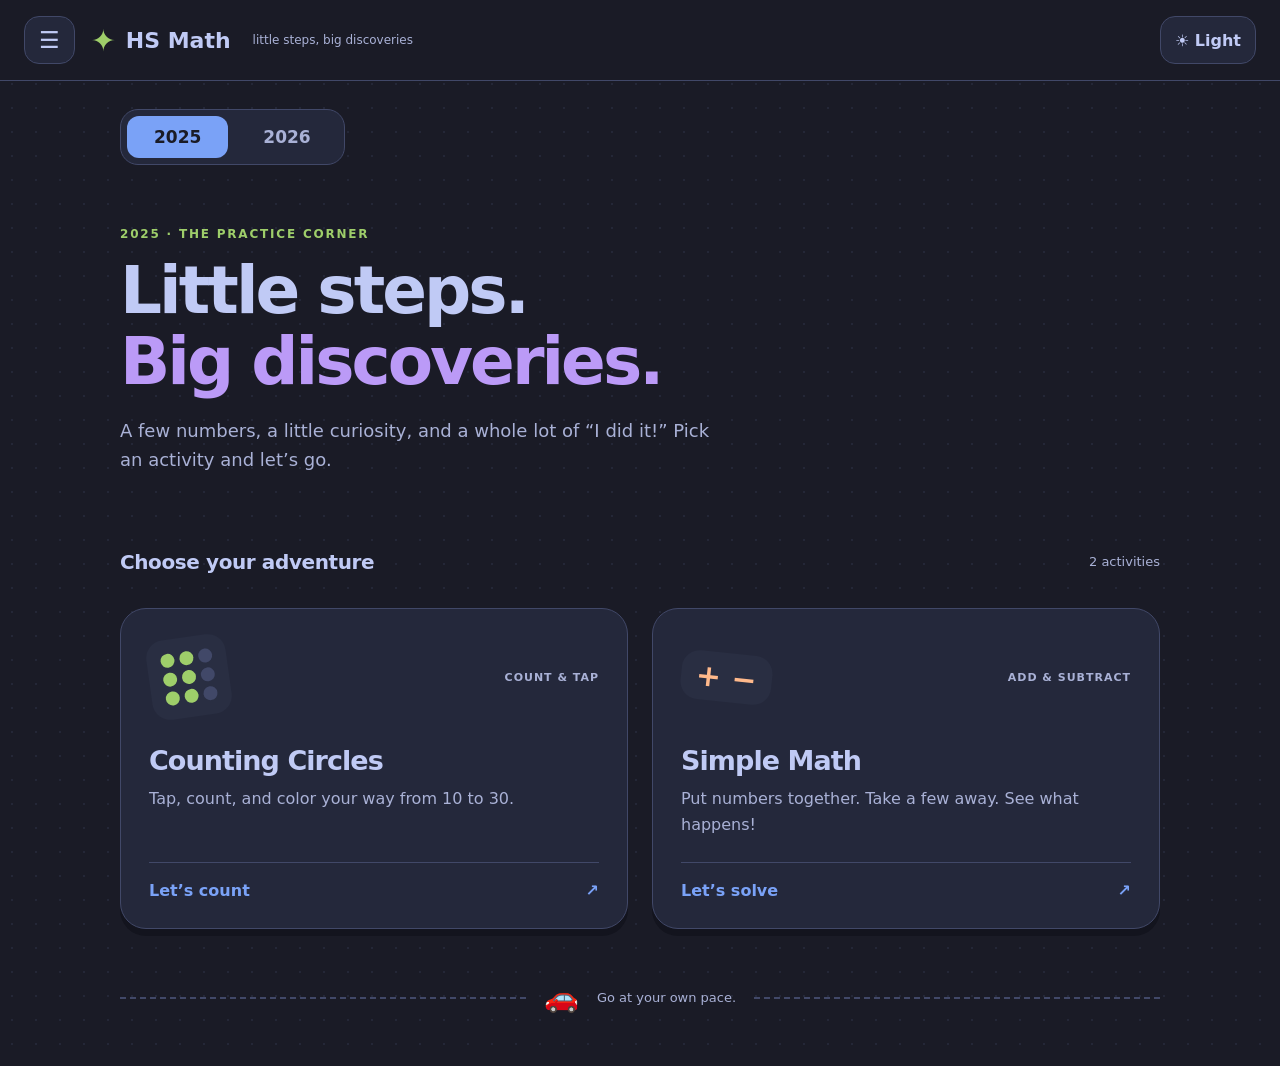
==== index.html @ 2a889485 "Add themed navigation and reusable kindergarten lessons" ====
<!DOCTYPE html>
<html lang="en">
<head>
<meta charset="UTF-8">
<meta name="viewport" content="width=device-width, initial-scale=1.0">
<meta name="apple-mobile-web-app-capable" content="yes">
<meta name="apple-mobile-web-app-status-bar-style" content="black-translucent">
<link rel="manifest" href="manifest.json">
<title>HS Math</title>
<script src="theme.js"></script>
<link rel="stylesheet" href="site.css">
<script src="lessons.js" defer></script>
<script src="site.js" defer></script>
</head>
<body data-page="home">
<main class="home-main">
  <nav class="year-tabs" aria-label="School year">
    <a href="#2025" data-year="2025" aria-current="page">2025</a>
    <a href="#2026" data-year="2026">2026</a>
  </nav>
  <section data-year-panel="2025" aria-labelledby="title-2025">
    <div class="hero">
      <p class="eyebrow">2025 · THE PRACTICE CORNER</p>
      <h1 id="title-2025">Little steps.<br><span>Big discoveries.</span></h1>
      <p class="hero-copy">A few numbers, a little curiosity, and a whole lot of “I did it!” Pick an activity and let’s go.</p>
    </div>
    <div class="section-heading"><h2>Choose your adventure</h2><span>2 activities</span></div>
    <div class="card-grid">
      <a class="lesson-card" href="counting-circles.html">
        <div class="card-top"><span class="card-art" aria-hidden="true"><i></i><i></i><i></i><i></i><i></i><i></i><i></i><i></i><i></i></span><span class="card-tag">COUNT & TAP</span></div>
        <h3>Counting Circles</h3>
        <p>Tap, count, and color your way from 10 to 30.</p>
        <span class="card-action">Let’s count <span aria-hidden="true">↗</span></span>
      </a>
      <a class="lesson-card" href="simple-math.html">
        <div class="card-top"><span class="math-art" aria-hidden="true">+ −</span><span class="card-tag">ADD & SUBTRACT</span></div>
        <h3>Simple Math</h3>
        <p>Put numbers together. Take a few away. See what happens!</p>
        <span class="card-action">Let’s solve <span aria-hidden="true">↗</span></span>
      </a>
    </div>
  </section>
  <section data-year-panel="2026" aria-labelledby="title-2026" hidden>
    <div class="hero">
      <p class="eyebrow">2026 · A NEW ADVENTURE</p>
      <h1 id="title-2026">So much more<br><span>to explore.</span></h1>
      <p class="hero-copy">A new year of little discoveries, one lesson at a time.</p>
    </div>
    <div class="section-heading"><h2>Your lessons</h2><span id="lesson-count"></span></div>
    <div class="card-grid" id="lesson-cards"></div>
  </section>
  <footer class="road-footer"><span aria-hidden="true">🚗</span> Go at your own pace.</footer>
</main>
</body>
</html>
---- site.css ----
:root {
  color-scheme: dark;
  --bg: #1a1b26; --surface: #24283b; --surface-alt: #292e42; --ink: #c0caf5;
  --muted: #a9b1d6; --line: #414868; --blue: #7aa2f7; --mint: #9ece6a;
  --peach: #ffb98b; --purple: #bb9af7; --danger: #ff899e; --on-accent: #1a1b26;
  --shadow: #13141e; --grid: #242737;
}
:root[data-theme="light"] {
  color-scheme: light;
  --bg: #f5f2eb; --surface: #fffdf8; --surface-alt: #eceaf4; --ink: #303957;
  --muted: #59647d; --line: #d5d6e2; --blue: #355fb5; --mint: #49752c;
  --peach: #ad5420; --purple: #7550ae; --danger: #b42f4e; --on-accent: #fff;
  --shadow: #dcdce6; --grid: #e9e5e0;
}
html { background: var(--bg); }
body {
  margin: 0; padding: 0 24px 28px; min-height: 100vh; color: var(--ink);
  font-family: ui-rounded, 'SF Pro Rounded', 'Avenir Next', system-ui, sans-serif;
  background-color: var(--bg);
  background-image: radial-gradient(var(--grid) 1.5px, transparent 1.5px);
  background-size: 24px 24px;
}
* { box-sizing: border-box; }
[hidden] { display: none !important; }
a, button, input { touch-action: manipulation; }
a { color: var(--blue); }
button { font-family: inherit; }
:focus-visible { outline: 3px solid var(--peach); outline-offset: 5px; }
.site-header {
  width: calc(100% + 48px); display: flex; align-items: center; gap: 16px;
  padding: max(16px, env(safe-area-inset-top)) max(24px, env(safe-area-inset-right)) 16px max(24px, env(safe-area-inset-left));
  margin: 0 -24px 28px; border-bottom: 1px solid var(--line); background: var(--bg);
}
.shell-button { display: inline-flex; align-items: center; justify-content: center; min-height: 48px; min-width: 48px; padding: 10px 14px; border: 1px solid var(--line); border-radius: 15px; background: var(--surface); color: var(--ink); font-size: 16px; font-weight: 700; cursor: pointer; box-shadow: none; }
.menu-button { font-size: 23px; }
.brand { display: flex; gap: 10px; align-items: center; text-decoration: none; font-weight: 850; font-size: 22px; color: var(--ink); }
.brand-mark { color: var(--mint); font-size: 30px; }
.brand-tag { font-size: 12px; font-weight: 500; color: var(--muted); margin-left: 12px; }
.theme-button { margin-left: auto; white-space: nowrap; }
.home-main { max-width: 1040px; margin: 0 auto; }
.year-tabs { display: flex; gap: 8px; padding: 6px; border: 1px solid var(--line); background: var(--surface); border-radius: 18px; width: fit-content; margin: 28px 0 38px; }
.year-tabs a { padding: 11px 27px; border-radius: 12px; font-size: 17px; text-decoration: none; color: var(--muted); font-weight: 800; }
.year-tabs a[aria-current] { background: var(--blue); color: var(--on-accent); }
.hero { position: relative; padding: 12px 0 40px; }
.eyebrow { color: var(--mint); font-weight: 800; letter-spacing: .15em; font-size: 12px; margin-bottom: 14px; }
.hero h1 { font-size: clamp(38px, 6vw, 66px); line-height: 1.08; letter-spacing: -.045em; margin: 0 0 18px; max-width: 760px; color: var(--ink); }
.hero h1 span { color: var(--purple); }
.hero-copy { font-size: 18px; line-height: 1.65; color: var(--muted); max-width: 600px; }
.section-heading { display: flex; align-items: center; justify-content: space-between; gap: 16px; margin-bottom: 18px; }
.section-heading h2 { font-size: 20px; letter-spacing: -.02em; }
.section-heading span { font-size: 13px; color: var(--muted); }
.card-grid { display: grid; grid-template-columns: repeat(2, minmax(0, 1fr)); gap: 24px; }
.lesson-card { display: flex; flex-direction: column; text-decoration: none; color: var(--ink); border: 1px solid var(--line); border-radius: 26px; padding: 28px; background: var(--surface); box-shadow: 0 7px 0 var(--shadow); transition: transform .15s; }
.lesson-card:hover { transform: translateY(-4px); border-color: var(--blue); }
.card-top { min-height: 80px; display: flex; justify-content: space-between; align-items: center; margin-bottom: 28px; }
.card-tag { font-size: 11px; font-weight: 800; letter-spacing: .09em; color: var(--muted); }
.card-art { display: grid; grid-template-columns: repeat(3, 14px); gap: 5px; transform: rotate(-8deg); padding: 14px; background: var(--surface-alt); border-radius: 18px; }
.card-art i { width: 14px; height: 14px; border-radius: 50%; background: var(--mint); }
.card-art i:nth-child(3n) { background: var(--line); }
.math-art { color: var(--peach); font-size: 30px; font-weight: 800; padding: 7px 15px; border-radius: 18px; background: var(--surface-alt); transform: rotate(6deg); }
.lesson-card h3 { font-size: 27px; margin: 0 0 10px; letter-spacing: -.035em; }
.lesson-card p { color: var(--muted); font-size: 16px; line-height: 1.6; margin: 0 0 25px; }
.card-action { margin-top: auto; display: flex; justify-content: space-between; border-top: 1px solid var(--line); padding-top: 18px; font-weight: 750; color: var(--blue); }
.road-footer { display: flex; align-items: center; gap: 18px; margin: 52px 0 24px; color: var(--muted); font-size: 13px; }
.road-footer::before, .road-footer::after { content: ''; flex: 1; border-top: 2px dashed var(--line); }
.road-footer span { font-size: 28px; }
.empty-lessons { padding: 34px; border: 2px dashed var(--line); border-radius: 26px; background: var(--surface); }
.empty-lessons h3 { font-size: 24px; margin: 0 0 12px; }
.empty-lessons p { color: var(--muted); line-height: 1.7; }
.site-menu { position: fixed; inset: 0 auto 0 0; margin: 0; width: min(350px, 88vw); height: 100%; max-height: 100%; border: 0; border-right: 1px solid var(--line); padding: max(24px, env(safe-area-inset-top)) 24px 24px; color: var(--ink); background: var(--bg); box-shadow: 16px 0 70px #0004; }
.site-menu::backdrop { background: #090c19a8; backdrop-filter: blur(4px); }
.menu-heading { display: flex; justify-content: space-between; align-items: center; gap: 10px; margin-bottom: 40px; }
.menu-heading h2 { font-size: 21px; }
.year-link { display: flex; flex-direction: column; gap: 5px; border: 1px solid transparent; border-radius: 15px; padding: 16px; margin: 8px 0; text-decoration: none; color: var(--ink); font-size: 23px; font-weight: 800; }
.year-link[aria-current] { background: var(--surface); border-color: var(--line); color: var(--blue); }
.nav-caption { color: var(--muted); font-weight: 500; font-size: 13px; }
.lesson-nav { border-left: 2px solid var(--line); padding: 12px 16px; margin-left: 16px; font-size: 14px; color: var(--muted); }
.menu-note { display: flex; gap: 15px; align-items: center; margin-top: 60px; padding-top: 20px; border-top: 1px dashed var(--line); font-size: 14px; color: var(--muted); line-height: 1.6; }
.menu-note > span { font-size: 30px; }
body.menu-open { overflow: hidden; }
/* The exercise layouts and behavior stay local; the palette is shared. */
body[data-page="exercise"] h1 { color: var(--ink); }
.exercise-back { align-self: flex-start; margin-bottom: 18px; font-size: 15px; font-weight: 700; text-decoration: none; }
.settings label, .score { color: var(--muted); }
.settings input[type="checkbox"] { accent-color: var(--mint); }
.exercise, .problem-card { background: var(--surface); border: 1px solid var(--line); border-radius: 24px; box-shadow: 0 6px 0 var(--shadow); }
.number-box, .btn-check, .mode-btn.active { background: var(--mint); color: var(--on-accent); }
.btn-check, .btn-check:active { box-shadow: 0 4px 0 var(--shadow); }
.circle { background: var(--bg); border-color: var(--muted); }
.circle.filled { background: var(--mint); border-color: var(--mint); }
.circle.filled::after { background: var(--on-accent); }
.group-divider { background: var(--muted); }
.problem-num { color: var(--ink); }
.problem-op, .feedback.correct { color: var(--mint); }
.feedback.wrong { color: var(--danger); }
.answer-box { color: var(--blue); border-color: var(--muted); }
.answer-box.has-value { border-color: var(--blue); background: var(--surface-alt); }
.mode-btn, .numpad button { background: var(--surface); color: var(--ink); }
.numpad button, .numpad button:active, .numpad button.backspace, .btn-reset { box-shadow: 0 3px 0 var(--shadow); }
.numpad button.backspace, .btn-reset { background: var(--surface-alt); color: var(--ink); }
@media (max-width: 650px) {
  .brand-tag { display: none; }
  .card-grid { grid-template-columns: 1fr; }
  .year-tabs { margin-top: 12px; margin-bottom: 24px; }
  .hero { padding-bottom: 28px; }
  .lesson-card { padding: 24px; }
  .site-header { gap: 10px; }
}
@media (max-width: 380px) { .brand { font-size: 18px; gap: 5px; } .brand-mark { display: none; } }
@media (prefers-reduced-motion: reduce) { *, *::before, *::after { transition: none !important; animation: none !important; } }

.lesson-nav a { display: block; min-height: 48px; padding: 14px 0; font-weight: 750; text-decoration: none; }
#lesson-cards .card-tag { margin-bottom: 24px; }
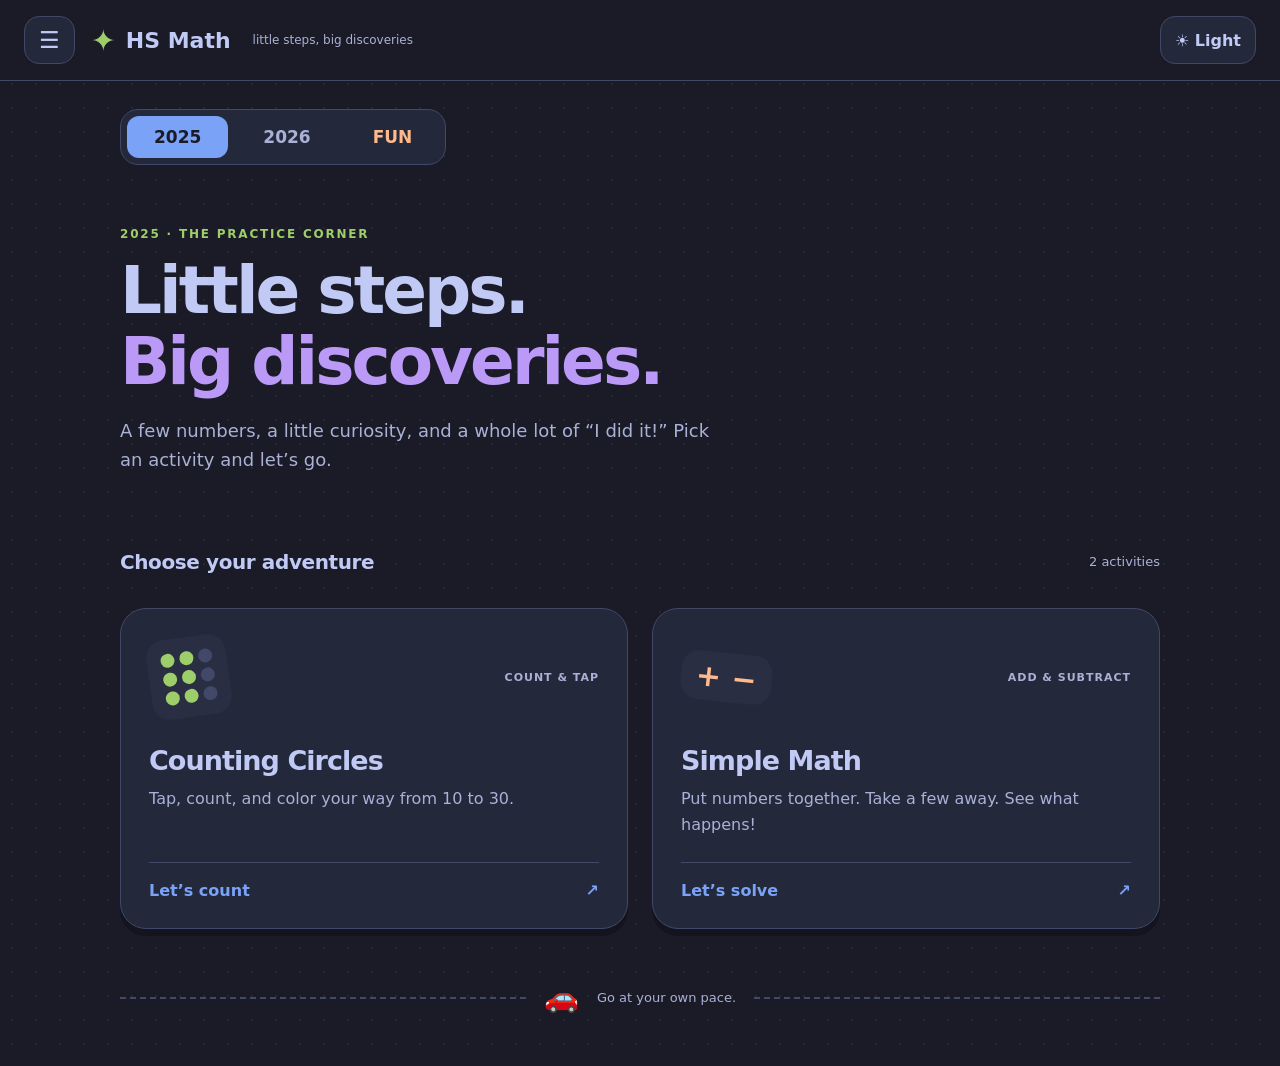
==== commit ca60aab8: "Add Cosmic Rally and passcode-gated FUN area" ====
--- a/index.html
+++ b/index.html
@@ -7,16 +7,21 @@
 <meta name="apple-mobile-web-app-status-bar-style" content="black-translucent">
 <link rel="manifest" href="manifest.json">
 <title>HS Math</title>
-<script src="theme.js"></script>
-<link rel="stylesheet" href="site.css">
-<script src="lessons.js" defer></script>
-<script src="site.js" defer></script>
+<script>
+// A drawer reload gives every page asset the same fresh cache key.
+(() => {
+  const token = new URLSearchParams(location.search).get('_refresh');
+  const suffix = token && /^\d+$/.test(token) ? '?v=' + token : '';
+  document.write("<script " + "src=\"theme.js" + suffix + "\"><\/script>\n<link rel=\"stylesheet\" " + "href=\"site.css" + suffix + "\">\n<script " + "src=\"lessons.js" + suffix + "\" defer><\/script>\n<script " + "src=\"fun-gate.js" + suffix + "\" defer><\/script>\n<script " + "src=\"site.js" + suffix + "\" defer><\/script>");
+})();
+</script>
 </head>
 <body data-page="home">
 <main class="home-main">
   <nav class="year-tabs" aria-label="School year">
     <a href="#2025" data-year="2025" aria-current="page">2025</a>
     <a href="#2026" data-year="2026">2026</a>
+    <a href="#fun" data-year="fun">FUN</a>
   </nav>
   <section data-year-panel="2025" aria-labelledby="title-2025">
     <div class="hero">
@@ -49,6 +54,23 @@
     <div class="section-heading"><h2>Your lessons</h2><span id="lesson-count"></span></div>
     <div class="card-grid" id="lesson-cards"></div>
   </section>
+  <section data-year-panel="fun" aria-labelledby="title-fun" hidden>
+    <div class="hero">
+      <p class="eyebrow">FUN · PLAY TIME</p>
+      <h1 id="title-fun">Math that goes<br><span>zoom.</span></h1>
+      <p class="hero-copy">Drive a space car, power it up with numbers, and jump over the moon.</p>
+    </div>
+    <div class="section-heading"><h2>Games</h2><span>1 game</span></div>
+    <div class="card-grid">
+      <a class="lesson-card" href="cosmic-rally.html">
+        <div class="card-top"><span class="rally-card-art" aria-hidden="true">🚗🌙</span><span class="card-tag">MAKE TEN</span></div>
+        <h3>Cosmic Rally</h3>
+        <p>Charge the battery to ten, then tap Boost for a moon jump.</p>
+        <span class="card-action">Let’s drive <span aria-hidden="true">↗</span></span>
+      </a>
+    </div>
+    <button class="shell-button lock-fun" type="button">🔒 Lock FUN</button>
+  </section>
   <footer class="road-footer"><span aria-hidden="true">🚗</span> Go at your own pace.</footer>
 </main>
 </body>
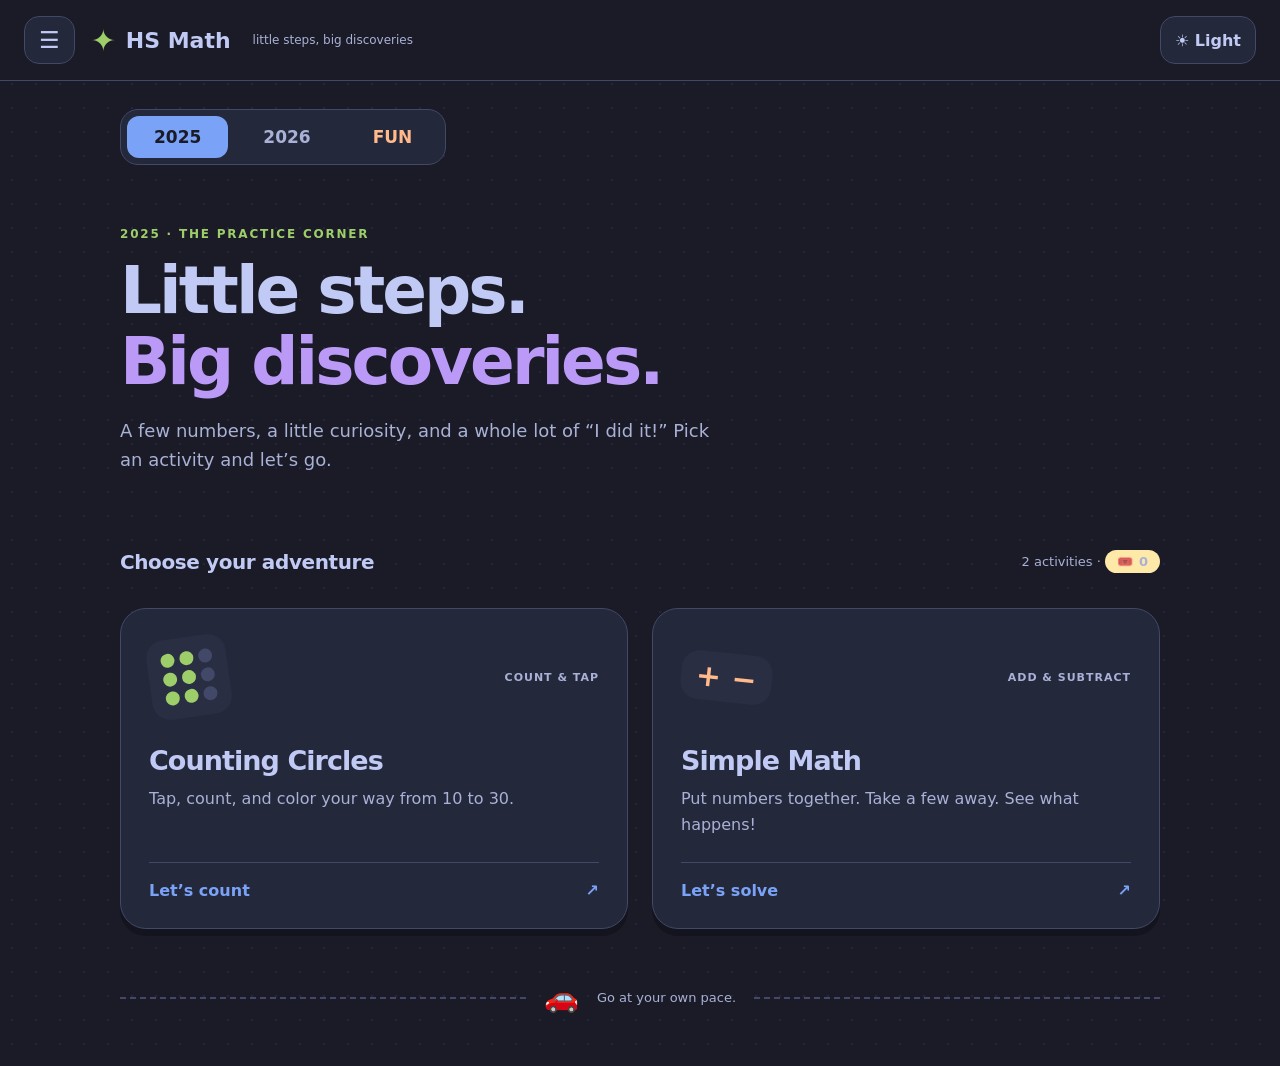
==== commit 32a847b4: "Award tickets for 2025 practice" ====
--- a/index.html
+++ b/index.html
@@ -12,7 +12,7 @@
 (() => {
   const token = new URLSearchParams(location.search).get('_refresh');
   const suffix = token && /^\d+$/.test(token) ? '?v=' + token : '';
-  document.write("<script " + "src=\"theme.js" + suffix + "\"><\/script>\n<link rel=\"stylesheet\" " + "href=\"site.css" + suffix + "\">\n<script " + "src=\"lessons.js" + suffix + "\" defer><\/script>\n<script " + "src=\"fun-gate.js" + suffix + "\" defer><\/script>\n<script " + "src=\"site.js" + suffix + "\" defer><\/script>");
+  document.write("<script " + "src=\"theme.js" + suffix + "\"><\/script>\n<link rel=\"stylesheet\" " + "href=\"site.css" + suffix + "\">\n<script " + "src=\"lessons.js" + suffix + "\" defer><\/script>\n<script " + "src=\"fun-gate.js" + suffix + "\" defer><\/script>\n<script " + "src=\"tickets.js" + suffix + "\" defer><\/script>\n<script " + "src=\"site.js" + suffix + "\" defer><\/script>");
 })();
 </script>
 </head>
@@ -29,7 +29,7 @@
       <h1 id="title-2025">Little steps.<br><span>Big discoveries.</span></h1>
       <p class="hero-copy">A few numbers, a little curiosity, and a whole lot of “I did it!” Pick an activity and let’s go.</p>
     </div>
-    <div class="section-heading"><h2>Choose your adventure</h2><span>2 activities</span></div>
+    <div class="section-heading"><h2>Choose your adventure</h2><span>2 activities · <span class="ticket-chip" aria-label="Star tickets"><span aria-hidden="true">🎟️</span> <span data-ticket-count>0</span></span></span></div>
     <div class="card-grid">
       <a class="lesson-card" href="counting-circles.html">
         <div class="card-top"><span class="card-art" aria-hidden="true"><i></i><i></i><i></i><i></i><i></i><i></i><i></i><i></i><i></i></span><span class="card-tag">COUNT & TAP</span></div>
@@ -51,22 +51,33 @@
       <h1 id="title-2026">So much more<br><span>to explore.</span></h1>
       <p class="hero-copy">A new year of little discoveries, one lesson at a time.</p>
     </div>
-    <div class="section-heading"><h2>Your lessons</h2><span id="lesson-count"></span></div>
+    <div class="section-heading"><h2>Your lessons</h2><span><span id="lesson-count"></span> · <span class="ticket-chip" aria-label="Star tickets"><span aria-hidden="true">🎟️</span> <span data-ticket-count>0</span></span></span></div>
     <div class="card-grid" id="lesson-cards"></div>
   </section>
   <section data-year-panel="fun" aria-labelledby="title-fun" hidden>
     <div class="hero">
       <p class="eyebrow">FUN · PLAY TIME</p>
       <h1 id="title-fun">Math that goes<br><span>zoom.</span></h1>
-      <p class="hero-copy">Drive a space car, power it up with numbers, and jump over the moon.</p>
+      <p class="hero-copy">Drive a space car, explore a creature island, and count your way to a picnic.</p>
     </div>
-    <div class="section-heading"><h2>Games</h2><span>1 game</span></div>
+    <div class="ticket-panel">
+      <span class="ticket-chip" aria-label="Star tickets"><span aria-hidden="true">🎟️</span> <span data-ticket-count>0</span></span>
+      <p>Finish a 2026 lesson or solve five problems in a 2025 activity to earn a star ticket. One ticket plays one Cosmic Rally course or one Creature Island level.</p>
+      <button class="shell-button free-play" type="button" aria-pressed="false">Grown-ups: Free play</button>
+    </div>
+    <div class="section-heading"><h2>Games</h2><span>2 games</span></div>
     <div class="card-grid">
       <a class="lesson-card" href="cosmic-rally.html">
         <div class="card-top"><span class="rally-card-art" aria-hidden="true">🚗🌙</span><span class="card-tag">MAKE TEN</span></div>
         <h3>Cosmic Rally</h3>
         <p>Charge the battery to ten, then tap Boost for a moon jump.</p>
         <span class="card-action">Let’s drive <span aria-hidden="true">↗</span></span>
+      </a>
+      <a class="lesson-card" href="creature-island.html">
+        <div class="card-top"><span class="rally-card-art" aria-hidden="true">🏝️🍓</span><span class="card-tag">COUNTING</span></div>
+        <h3>Creature Island</h3>
+        <p>Pick berries for a friendly creature’s picnic. Each level needs one more.</p>
+        <span class="card-action">Let’s explore <span aria-hidden="true">↗</span></span>
       </a>
     </div>
     <button class="shell-button lock-fun" type="button">🔒 Lock FUN</button>
